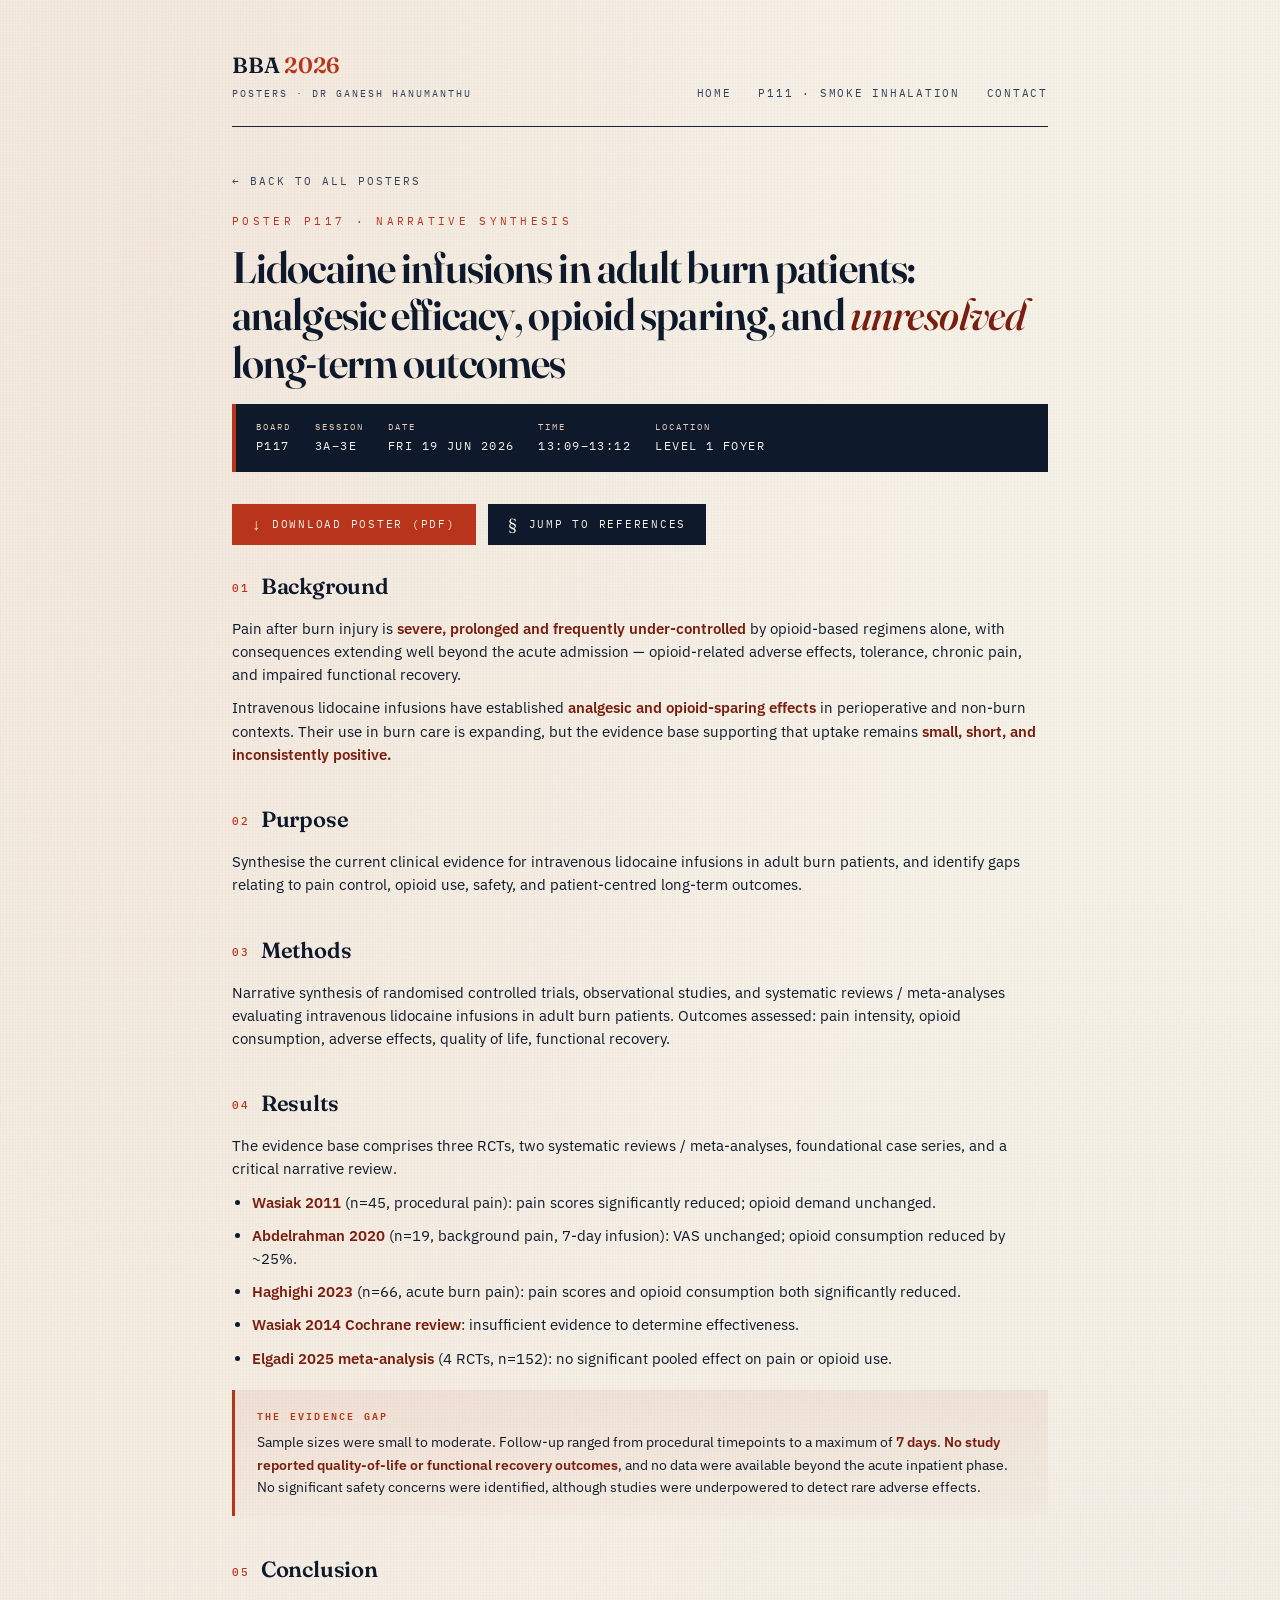
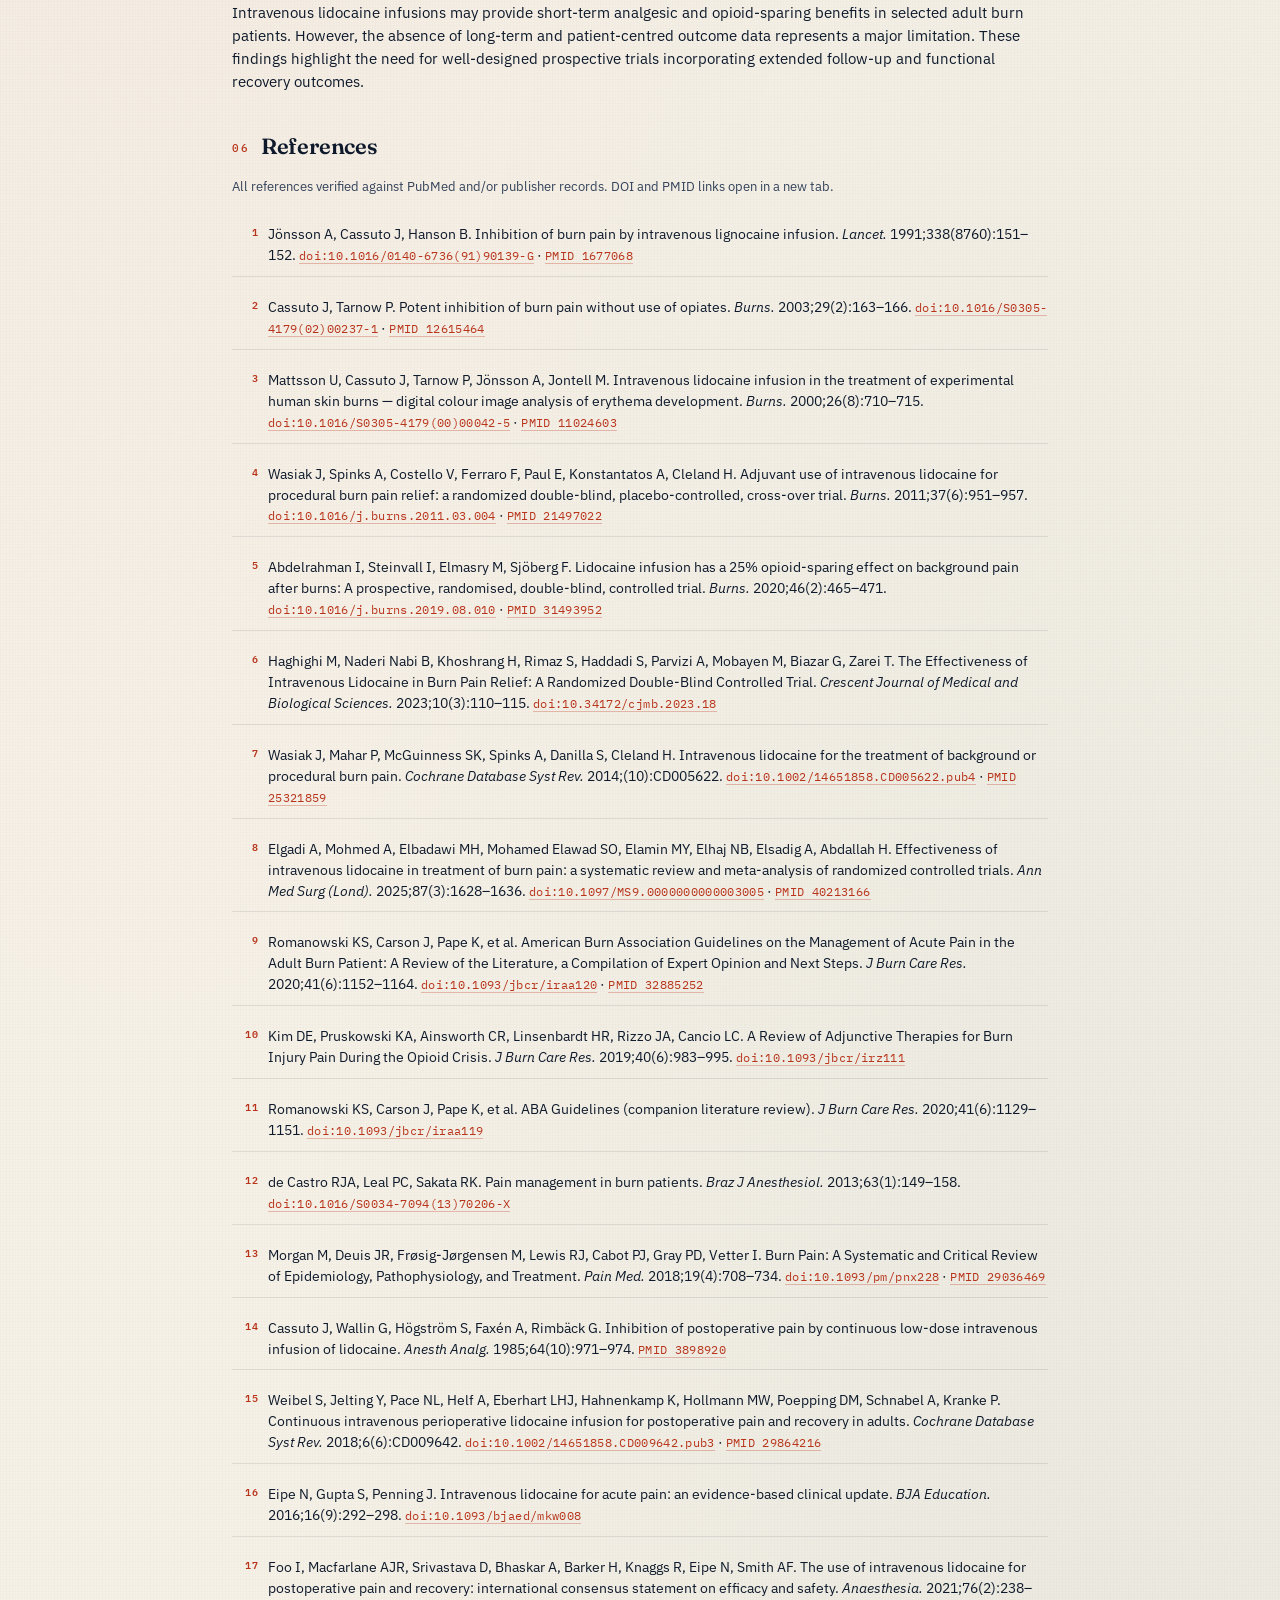
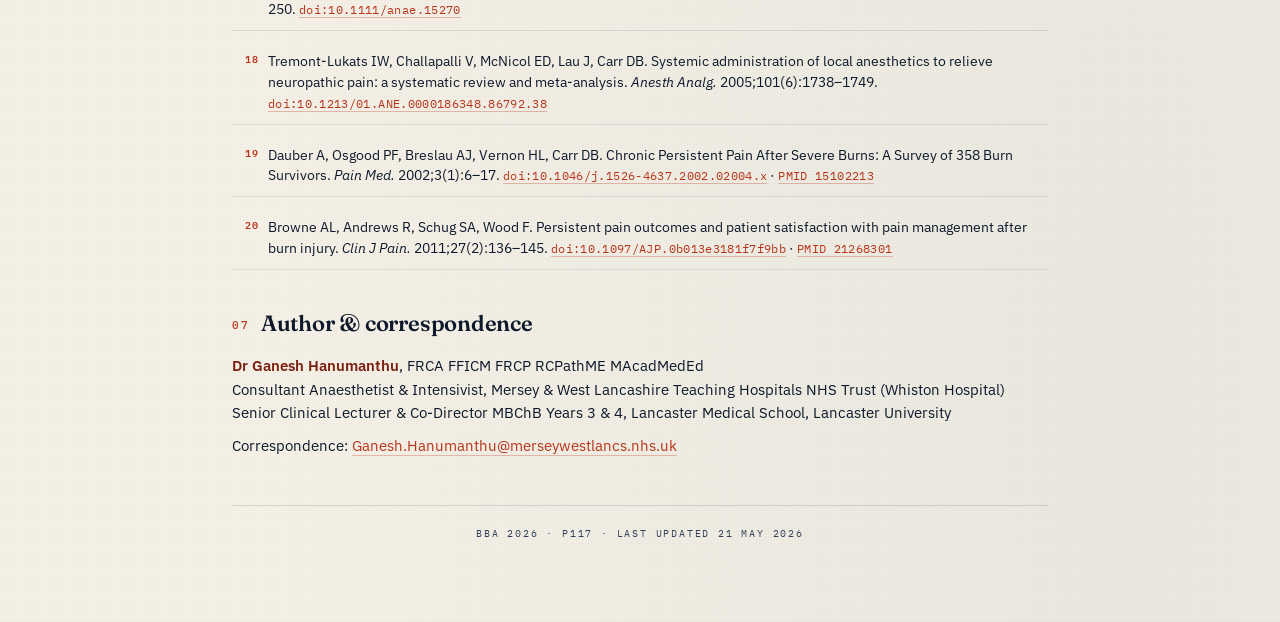
==== posters/p117-lidocaine.html @ 729a9ef0 "Add files via upload" ====
<!DOCTYPE html>
<html lang="en">
<head>
<meta charset="UTF-8">
<meta name="viewport" content="width=device-width, initial-scale=1.0">
<title>P117 · Lidocaine infusions in adult burn patients · BBA 2026</title>
<meta name="description" content="BBA 2026 Poster P117: Narrative synthesis of intravenous lidocaine infusions in adult burn patients — analgesic efficacy, opioid sparing, and unresolved long-term outcomes. Dr Ganesh Hanumanthu.">
<link rel="preconnect" href="https://fonts.googleapis.com">
<link rel="preconnect" href="https://fonts.gstatic.com" crossorigin>
<link href="https://fonts.googleapis.com/css2?family=Fraunces:opsz,wght@9..144,400;9..144,500;9..144,600;9..144,700&family=IBM+Plex+Sans:wght@300;400;500;600&family=IBM+Plex+Mono:wght@400;500;600&display=swap" rel="stylesheet">
<link rel="stylesheet" href="../styles.css">
</head>
<body>
<div class="wrap poster-detail">

  <header class="site-header">
    <a href="../" class="brand">
      BBA <span class="accent">2026</span>
      <span class="brand-sub">Posters · Dr Ganesh Hanumanthu</span>
    </a>
    <nav class="site-nav">
      <a href="../">Home</a>
      <a href="p111-smoke-inhalation.html">P111 · Smoke inhalation</a>
      <a href="mailto:Ganesh.Hanumanthu@merseywestlancs.nhs.uk">Contact</a>
    </nav>
  </header>

  <a href="../" class="back-link">← Back to all posters</a>

  <div class="eyebrow">Poster P117 · Narrative synthesis</div>
  <h1 class="hero-title">Lidocaine infusions in adult burn patients: analgesic efficacy, opioid sparing, and <em>unresolved</em> long-term outcomes</h1>

  <div class="session-strip">
    <div class="item"><span class="label">Board</span><span class="val">P117</span></div>
    <div class="item"><span class="label">Session</span><span class="val">3A–3E</span></div>
    <div class="item"><span class="label">Date</span><span class="val">Fri 19 Jun 2026</span></div>
    <div class="item"><span class="label">Time</span><span class="val">13:09–13:12</span></div>
    <div class="item"><span class="label">Location</span><span class="val">Level 1 Foyer</span></div>
  </div>

  <div class="download-row">
    <a href="../files/P117.pdf" class="dl-btn primary" download>
      <span class="icon">↓</span> Download poster (PDF)
    </a>
    <a href="#references" class="dl-btn">
      <span class="icon">§</span> Jump to references
    </a>
  </div>

  <h2 class="section-title"><span class="num">01</span>Background</h2>
  <p>Pain after burn injury is <strong>severe, prolonged and frequently under-controlled</strong> by opioid-based regimens alone, with consequences extending well beyond the acute admission — opioid-related adverse effects, tolerance, chronic pain, and impaired functional recovery.</p>
  <p>Intravenous lidocaine infusions have established <strong>analgesic and opioid-sparing effects</strong> in perioperative and non-burn contexts. Their use in burn care is expanding, but the evidence base supporting that uptake remains <strong>small, short, and inconsistently positive.</strong></p>

  <h2 class="section-title"><span class="num">02</span>Purpose</h2>
  <p>Synthesise the current clinical evidence for intravenous lidocaine infusions in adult burn patients, and identify gaps relating to pain control, opioid use, safety, and patient-centred long-term outcomes.</p>

  <h2 class="section-title"><span class="num">03</span>Methods</h2>
  <p>Narrative synthesis of randomised controlled trials, observational studies, and systematic reviews / meta-analyses evaluating intravenous lidocaine infusions in adult burn patients. Outcomes assessed: pain intensity, opioid consumption, adverse effects, quality of life, functional recovery.</p>

  <h2 class="section-title"><span class="num">04</span>Results</h2>
  <p>The evidence base comprises three RCTs, two systematic reviews / meta-analyses, foundational case series, and a critical narrative review.</p>
  <ul>
    <li><strong>Wasiak 2011</strong> (n=45, procedural pain): pain scores significantly reduced; opioid demand unchanged.</li>
    <li><strong>Abdelrahman 2020</strong> (n=19, background pain, 7-day infusion): VAS unchanged; opioid consumption reduced by ~25%.</li>
    <li><strong>Haghighi 2023</strong> (n=66, acute burn pain): pain scores and opioid consumption both significantly reduced.</li>
    <li><strong>Wasiak 2014 Cochrane review</strong>: insufficient evidence to determine effectiveness.</li>
    <li><strong>Elgadi 2025 meta-analysis</strong> (4 RCTs, n=152): no significant pooled effect on pain or opioid use.</li>
  </ul>

  <div class="callout">
    <div class="label">The evidence gap</div>
    <p>Sample sizes were small to moderate. Follow-up ranged from procedural timepoints to a maximum of <strong>7 days</strong>. <strong>No study reported quality-of-life or functional recovery outcomes</strong>, and no data were available beyond the acute inpatient phase. No significant safety concerns were identified, although studies were underpowered to detect rare adverse effects.</p>
  </div>

  <h2 class="section-title"><span class="num">05</span>Conclusion</h2>
  <p>Intravenous lidocaine infusions may provide short-term analgesic and opioid-sparing benefits in selected adult burn patients. However, the absence of long-term and patient-centred outcome data represents a major limitation. These findings highlight the need for well-designed prospective trials incorporating extended follow-up and functional recovery outcomes.</p>

  <h2 class="section-title" id="references"><span class="num">06</span>References</h2>
  <p style="color:var(--ink-soft); font-size:13px; margin-bottom:8px;">All references verified against PubMed and/or publisher records. DOI and PMID links open in a new tab.</p>

  <ol class="refs-list">
    <li>Jönsson A, Cassuto J, Hanson B. Inhibition of burn pain by intravenous lignocaine infusion. <em>Lancet.</em> 1991;338(8760):151–152. <a href="https://doi.org/10.1016/0140-6736(91)90139-G" target="_blank" rel="noopener">doi:10.1016/0140-6736(91)90139-G</a> · <a href="https://pubmed.ncbi.nlm.nih.gov/1677068/" target="_blank" rel="noopener">PMID 1677068</a></li>
    <li>Cassuto J, Tarnow P. Potent inhibition of burn pain without use of opiates. <em>Burns.</em> 2003;29(2):163–166. <a href="https://doi.org/10.1016/S0305-4179(02)00237-1" target="_blank" rel="noopener">doi:10.1016/S0305-4179(02)00237-1</a> · <a href="https://pubmed.ncbi.nlm.nih.gov/12615464/" target="_blank" rel="noopener">PMID 12615464</a></li>
    <li>Mattsson U, Cassuto J, Tarnow P, Jönsson A, Jontell M. Intravenous lidocaine infusion in the treatment of experimental human skin burns — digital colour image analysis of erythema development. <em>Burns.</em> 2000;26(8):710–715. <a href="https://doi.org/10.1016/S0305-4179(00)00042-5" target="_blank" rel="noopener">doi:10.1016/S0305-4179(00)00042-5</a> · <a href="https://pubmed.ncbi.nlm.nih.gov/11024603/" target="_blank" rel="noopener">PMID 11024603</a></li>
    <li>Wasiak J, Spinks A, Costello V, Ferraro F, Paul E, Konstantatos A, Cleland H. Adjuvant use of intravenous lidocaine for procedural burn pain relief: a randomized double-blind, placebo-controlled, cross-over trial. <em>Burns.</em> 2011;37(6):951–957. <a href="https://doi.org/10.1016/j.burns.2011.03.004" target="_blank" rel="noopener">doi:10.1016/j.burns.2011.03.004</a> · <a href="https://pubmed.ncbi.nlm.nih.gov/21497022/" target="_blank" rel="noopener">PMID 21497022</a></li>
    <li>Abdelrahman I, Steinvall I, Elmasry M, Sjöberg F. Lidocaine infusion has a 25% opioid-sparing effect on background pain after burns: A prospective, randomised, double-blind, controlled trial. <em>Burns.</em> 2020;46(2):465–471. <a href="https://doi.org/10.1016/j.burns.2019.08.010" target="_blank" rel="noopener">doi:10.1016/j.burns.2019.08.010</a> · <a href="https://pubmed.ncbi.nlm.nih.gov/31493952/" target="_blank" rel="noopener">PMID 31493952</a></li>
    <li>Haghighi M, Naderi Nabi B, Khoshrang H, Rimaz S, Haddadi S, Parvizi A, Mobayen M, Biazar G, Zarei T. The Effectiveness of Intravenous Lidocaine in Burn Pain Relief: A Randomized Double-Blind Controlled Trial. <em>Crescent Journal of Medical and Biological Sciences.</em> 2023;10(3):110–115. <a href="https://doi.org/10.34172/cjmb.2023.18" target="_blank" rel="noopener">doi:10.34172/cjmb.2023.18</a></li>
    <li>Wasiak J, Mahar P, McGuinness SK, Spinks A, Danilla S, Cleland H. Intravenous lidocaine for the treatment of background or procedural burn pain. <em>Cochrane Database Syst Rev.</em> 2014;(10):CD005622. <a href="https://doi.org/10.1002/14651858.CD005622.pub4" target="_blank" rel="noopener">doi:10.1002/14651858.CD005622.pub4</a> · <a href="https://pubmed.ncbi.nlm.nih.gov/25321859/" target="_blank" rel="noopener">PMID 25321859</a></li>
    <li>Elgadi A, Mohmed A, Elbadawi MH, Mohamed Elawad SO, Elamin MY, Elhaj NB, Elsadig A, Abdallah H. Effectiveness of intravenous lidocaine in treatment of burn pain: a systematic review and meta-analysis of randomized controlled trials. <em>Ann Med Surg (Lond).</em> 2025;87(3):1628–1636. <a href="https://doi.org/10.1097/MS9.0000000000003005" target="_blank" rel="noopener">doi:10.1097/MS9.0000000000003005</a> · <a href="https://pubmed.ncbi.nlm.nih.gov/40213166/" target="_blank" rel="noopener">PMID 40213166</a></li>
    <li>Romanowski KS, Carson J, Pape K, et al. American Burn Association Guidelines on the Management of Acute Pain in the Adult Burn Patient: A Review of the Literature, a Compilation of Expert Opinion and Next Steps. <em>J Burn Care Res.</em> 2020;41(6):1152–1164. <a href="https://doi.org/10.1093/jbcr/iraa120" target="_blank" rel="noopener">doi:10.1093/jbcr/iraa120</a> · <a href="https://pubmed.ncbi.nlm.nih.gov/32885252/" target="_blank" rel="noopener">PMID 32885252</a></li>
    <li>Kim DE, Pruskowski KA, Ainsworth CR, Linsenbardt HR, Rizzo JA, Cancio LC. A Review of Adjunctive Therapies for Burn Injury Pain During the Opioid Crisis. <em>J Burn Care Res.</em> 2019;40(6):983–995. <a href="https://doi.org/10.1093/jbcr/irz111" target="_blank" rel="noopener">doi:10.1093/jbcr/irz111</a></li>
    <li>Romanowski KS, Carson J, Pape K, et al. ABA Guidelines (companion literature review). <em>J Burn Care Res.</em> 2020;41(6):1129–1151. <a href="https://doi.org/10.1093/jbcr/iraa119" target="_blank" rel="noopener">doi:10.1093/jbcr/iraa119</a></li>
    <li>de Castro RJA, Leal PC, Sakata RK. Pain management in burn patients. <em>Braz J Anesthesiol.</em> 2013;63(1):149–158. <a href="https://doi.org/10.1016/S0034-7094(13)70206-X" target="_blank" rel="noopener">doi:10.1016/S0034-7094(13)70206-X</a></li>
    <li>Morgan M, Deuis JR, Frøsig-Jørgensen M, Lewis RJ, Cabot PJ, Gray PD, Vetter I. Burn Pain: A Systematic and Critical Review of Epidemiology, Pathophysiology, and Treatment. <em>Pain Med.</em> 2018;19(4):708–734. <a href="https://doi.org/10.1093/pm/pnx228" target="_blank" rel="noopener">doi:10.1093/pm/pnx228</a> · <a href="https://pubmed.ncbi.nlm.nih.gov/29036469/" target="_blank" rel="noopener">PMID 29036469</a></li>
    <li>Cassuto J, Wallin G, Högström S, Faxén A, Rimbäck G. Inhibition of postoperative pain by continuous low-dose intravenous infusion of lidocaine. <em>Anesth Analg.</em> 1985;64(10):971–974. <a href="https://pubmed.ncbi.nlm.nih.gov/3898920/" target="_blank" rel="noopener">PMID 3898920</a></li>
    <li>Weibel S, Jelting Y, Pace NL, Helf A, Eberhart LHJ, Hahnenkamp K, Hollmann MW, Poepping DM, Schnabel A, Kranke P. Continuous intravenous perioperative lidocaine infusion for postoperative pain and recovery in adults. <em>Cochrane Database Syst Rev.</em> 2018;6(6):CD009642. <a href="https://doi.org/10.1002/14651858.CD009642.pub3" target="_blank" rel="noopener">doi:10.1002/14651858.CD009642.pub3</a> · <a href="https://pubmed.ncbi.nlm.nih.gov/29864216/" target="_blank" rel="noopener">PMID 29864216</a></li>
    <li>Eipe N, Gupta S, Penning J. Intravenous lidocaine for acute pain: an evidence-based clinical update. <em>BJA Education.</em> 2016;16(9):292–298. <a href="https://doi.org/10.1093/bjaed/mkw008" target="_blank" rel="noopener">doi:10.1093/bjaed/mkw008</a></li>
    <li>Foo I, Macfarlane AJR, Srivastava D, Bhaskar A, Barker H, Knaggs R, Eipe N, Smith AF. The use of intravenous lidocaine for postoperative pain and recovery: international consensus statement on efficacy and safety. <em>Anaesthesia.</em> 2021;76(2):238–250. <a href="https://doi.org/10.1111/anae.15270" target="_blank" rel="noopener">doi:10.1111/anae.15270</a></li>
    <li>Tremont-Lukats IW, Challapalli V, McNicol ED, Lau J, Carr DB. Systemic administration of local anesthetics to relieve neuropathic pain: a systematic review and meta-analysis. <em>Anesth Analg.</em> 2005;101(6):1738–1749. <a href="https://doi.org/10.1213/01.ANE.0000186348.86792.38" target="_blank" rel="noopener">doi:10.1213/01.ANE.0000186348.86792.38</a></li>
    <li>Dauber A, Osgood PF, Breslau AJ, Vernon HL, Carr DB. Chronic Persistent Pain After Severe Burns: A Survey of 358 Burn Survivors. <em>Pain Med.</em> 2002;3(1):6–17. <a href="https://doi.org/10.1046/j.1526-4637.2002.02004.x" target="_blank" rel="noopener">doi:10.1046/j.1526-4637.2002.02004.x</a> · <a href="https://pubmed.ncbi.nlm.nih.gov/15102213/" target="_blank" rel="noopener">PMID 15102213</a></li>
    <li>Browne AL, Andrews R, Schug SA, Wood F. Persistent pain outcomes and patient satisfaction with pain management after burn injury. <em>Clin J Pain.</em> 2011;27(2):136–145. <a href="https://doi.org/10.1097/AJP.0b013e3181f7f9bb" target="_blank" rel="noopener">doi:10.1097/AJP.0b013e3181f7f9bb</a> · <a href="https://pubmed.ncbi.nlm.nih.gov/21268301/" target="_blank" rel="noopener">PMID 21268301</a></li>
  </ol>

  <h2 class="section-title"><span class="num">07</span>Author &amp; correspondence</h2>
  <p><strong>Dr Ganesh Hanumanthu</strong>, FRCA FFICM FRCP RCPathME MAcadMedEd<br>
  Consultant Anaesthetist &amp; Intensivist, Mersey &amp; West Lancashire Teaching Hospitals NHS Trust (Whiston Hospital)<br>
  Senior Clinical Lecturer &amp; Co-Director MBChB Years 3 &amp; 4, Lancaster Medical School, Lancaster University</p>
  <p style="margin-top:10px;">Correspondence: <a href="mailto:Ganesh.Hanumanthu@merseywestlancs.nhs.uk" style="color:var(--accent); text-decoration:none; border-bottom:1px solid rgba(184,52,27,0.3);">Ganesh.Hanumanthu@merseywestlancs.nhs.uk</a></p>

  <div class="colophon">
    BBA 2026 · P117 · last updated 21 May 2026
  </div>

</div>
</body>
</html>
---- styles.css ----
/* ---------- BBA 2026 Landing Site — Shared Styles ---------- */
:root{
  --ink:#0e1a2b;
  --ink-soft:#33425a;
  --paper:#f6f1e7;
  --paper-warm:#efe6d3;
  --line:#1a2336;
  --accent:#b8341b;        /* burn red / cinnabar */
  --accent-deep:#7a1f10;
  --accent-soft:#e8c9b6;
  --teal:#1f5a63;
  --teal-soft:#a9c6c9;
  --gold:#a07a26;
  --smoke:#5a5147;
  --max-w:880px;
}

*{box-sizing:border-box; margin:0; padding:0;}
html{ scroll-behavior:smooth; }

body{
  background:
    radial-gradient(ellipse at 12% 6%, rgba(184,52,27,0.05), transparent 50%),
    radial-gradient(ellipse at 88% 94%, rgba(31,90,99,0.06), transparent 55%),
    var(--paper);
  color:var(--ink);
  font-family:'IBM Plex Sans', sans-serif;
  font-weight:400;
  line-height:1.55;
  min-height:100vh;
  padding:0;
  /* subtle paper grain */
  background-image:
    radial-gradient(ellipse at 12% 6%, rgba(184,52,27,0.05), transparent 50%),
    radial-gradient(ellipse at 88% 94%, rgba(31,90,99,0.06), transparent 55%),
    repeating-linear-gradient(0deg, rgba(0,0,0,0.012) 0 1px, transparent 1px 3px),
    repeating-linear-gradient(90deg, rgba(0,0,0,0.012) 0 1px, transparent 1px 3px);
}

.wrap{
  max-width:var(--max-w);
  margin:0 auto;
  padding:48px 32px 80px;
}

/* ---------- TOP NAV / HEADER ---------- */
.site-header{
  border-bottom:1.5px solid var(--line);
  padding-bottom:24px;
  margin-bottom:40px;
  display:flex;
  justify-content:space-between;
  align-items:flex-end;
  gap:24px;
  flex-wrap:wrap;
}
.brand{
  font-family:'Fraunces', serif;
  font-weight:600;
  font-size:22px;
  letter-spacing:-0.01em;
  color:var(--ink);
  text-decoration:none;
}
.brand .accent{ color:var(--accent); }
.brand-sub{
  display:block;
  font-family:'IBM Plex Mono', monospace;
  font-size:10px;
  letter-spacing:0.2em;
  text-transform:uppercase;
  color:var(--ink-soft);
  margin-top:4px;
  font-weight:400;
}
.site-nav{
  font-family:'IBM Plex Mono', monospace;
  font-size:11px;
  letter-spacing:0.16em;
  text-transform:uppercase;
}
.site-nav a{
  color:var(--ink-soft);
  text-decoration:none;
  margin-left:18px;
  padding-bottom:2px;
  border-bottom:1px solid transparent;
  transition:border-color 0.15s, color 0.15s;
}
.site-nav a:hover{ color:var(--accent); border-bottom-color:var(--accent); }
.site-nav a:first-child{ margin-left:0; }

/* ---------- HERO ---------- */
.hero{
  margin-bottom:48px;
}
.eyebrow{
  font-family:'IBM Plex Mono', monospace;
  font-size:11px;
  letter-spacing:0.3em;
  text-transform:uppercase;
  color:var(--accent);
  margin-bottom:14px;
}
h1.hero-title{
  font-family:'Fraunces', serif;
  font-weight:600;
  font-size:44px;
  line-height:1.08;
  letter-spacing:-0.02em;
  color:var(--ink);
  margin-bottom:18px;
  font-variation-settings:"opsz" 144;
}
h1.hero-title em{
  font-style:italic;
  font-weight:500;
  color:var(--accent-deep);
}
.hero-lede{
  font-family:'Fraunces', serif;
  font-size:18px;
  line-height:1.5;
  color:var(--ink-soft);
  max-width:640px;
}

/* ---------- POSTER CARDS ---------- */
.poster-grid{
  display:grid;
  grid-template-columns:1fr;
  gap:24px;
  margin-bottom:48px;
}
.poster-card{
  display:block;
  text-decoration:none;
  color:var(--ink);
  background:rgba(255,255,255,0.4);
  border:1px solid rgba(26,35,54,0.15);
  padding:28px 30px;
  position:relative;
  transition:transform 0.2s, border-color 0.2s, box-shadow 0.2s;
}
.poster-card:hover{
  transform:translateY(-2px);
  border-color:var(--accent);
  box-shadow:0 6px 20px rgba(184,52,27,0.08);
}
.poster-card::before{
  content:"";
  position:absolute;
  top:0; left:0;
  height:4px; width:48px;
  background:var(--accent);
}
.poster-card.smoke::before{ background:var(--smoke); }
.poster-card .meta{
  font-family:'IBM Plex Mono', monospace;
  font-size:10px;
  letter-spacing:0.2em;
  text-transform:uppercase;
  color:var(--ink-soft);
  margin-bottom:10px;
}
.poster-card .meta .board{
  color:var(--accent);
  font-weight:600;
}
.poster-card.smoke .meta .board{ color:var(--smoke); }
.poster-card h2{
  font-family:'Fraunces', serif;
  font-weight:600;
  font-size:24px;
  line-height:1.2;
  letter-spacing:-0.01em;
  margin-bottom:10px;
}
.poster-card .desc{
  font-size:14px;
  line-height:1.5;
  color:var(--ink-soft);
  margin-bottom:14px;
}
.poster-card .arrow{
  font-family:'IBM Plex Mono', monospace;
  font-size:11px;
  letter-spacing:0.18em;
  text-transform:uppercase;
  color:var(--accent);
  font-weight:600;
}
.poster-card.smoke .arrow{ color:var(--smoke); }

/* ---------- AUTHOR / FOOTER BLOCK ---------- */
.author-block{
  border-top:1.5px solid var(--line);
  padding-top:28px;
  margin-top:48px;
  display:grid;
  grid-template-columns:1fr 1fr;
  gap:30px;
}
.author-block h3{
  font-family:'IBM Plex Mono', monospace;
  font-size:11px;
  letter-spacing:0.22em;
  text-transform:uppercase;
  color:var(--ink-soft);
  font-weight:500;
  margin-bottom:8px;
}
.author-block p{
  font-size:13.5px;
  line-height:1.55;
  color:var(--ink);
}
.author-block .name{
  font-family:'Fraunces', serif;
  font-weight:600;
  font-size:16px;
  margin-bottom:4px;
}
.author-block a{
  color:var(--accent);
  text-decoration:none;
  border-bottom:1px solid rgba(184,52,27,0.25);
}
.author-block a:hover{ border-bottom-color:var(--accent); }

.colophon{
  margin-top:48px;
  padding-top:20px;
  border-top:1px solid rgba(26,35,54,0.15);
  font-family:'IBM Plex Mono', monospace;
  font-size:10px;
  letter-spacing:0.18em;
  text-transform:uppercase;
  color:var(--ink-soft);
  text-align:center;
}

/* ---------- POSTER DETAIL PAGES ---------- */
.poster-detail .session-strip{
  display:flex;
  gap:24px;
  flex-wrap:wrap;
  padding:16px 20px;
  background:var(--ink);
  color:var(--paper);
  margin-bottom:32px;
  border-left:4px solid var(--accent);
  font-family:'IBM Plex Mono', monospace;
  font-size:11px;
  letter-spacing:0.18em;
  text-transform:uppercase;
}
.poster-detail .session-strip.smoke{ border-left-color:var(--smoke); }
.poster-detail .session-strip .item .label{
  color:var(--accent-soft);
  display:block;
  margin-bottom:3px;
  font-size:9px;
}
.poster-detail .session-strip.smoke .item .label{ color:#c4bfae; }
.poster-detail .session-strip .item .val{
  color:var(--paper);
  font-size:12px;
  letter-spacing:0.12em;
}

.poster-detail h2.section-title{
  font-family:'Fraunces', serif;
  font-weight:600;
  font-size:22px;
  letter-spacing:-0.01em;
  margin:36px 0 14px;
  color:var(--ink);
}
.poster-detail h2.section-title:first-of-type{ margin-top:24px; }
.poster-detail h2.section-title .num{
  font-family:'IBM Plex Mono', monospace;
  font-size:11px;
  letter-spacing:0.22em;
  color:var(--accent);
  margin-right:10px;
  vertical-align:middle;
  font-weight:500;
}
.poster-detail.smoke h2.section-title .num{ color:var(--smoke); }

.poster-detail p, .poster-detail li{
  font-size:14.5px;
  line-height:1.6;
  color:var(--ink);
  margin-bottom:10px;
}
.poster-detail ul{ padding-left:20px; }
.poster-detail strong{ color:var(--accent-deep); font-weight:600; }
.poster-detail.smoke strong{ color:var(--smoke); }

.download-row{
  display:flex;
  gap:12px;
  flex-wrap:wrap;
  margin:20px 0 8px;
}
.dl-btn{
  display:inline-flex;
  align-items:center;
  gap:10px;
  padding:12px 20px;
  background:var(--ink);
  color:var(--paper);
  text-decoration:none;
  font-family:'IBM Plex Mono', monospace;
  font-size:11px;
  letter-spacing:0.16em;
  text-transform:uppercase;
  border:none;
  transition:background 0.15s;
}
.dl-btn:hover{ background:var(--accent-deep); }
.dl-btn.primary{ background:var(--accent); }
.dl-btn.primary:hover{ background:var(--accent-deep); }
.dl-btn.smoke{ background:var(--smoke); }
.dl-btn.smoke:hover{ background:#3d3730; }
.dl-btn .icon{
  font-family:'Fraunces', serif;
  font-size:16px;
  line-height:0;
}

/* ---------- REFERENCES LIST ---------- */
.refs-list{
  counter-reset:ref;
  list-style:none;
  padding:0;
  margin-top:16px;
}
.refs-list li{
  counter-increment:ref;
  padding:10px 0 10px 36px;
  border-bottom:1px solid rgba(26,35,54,0.1);
  position:relative;
  font-size:13.5px;
  line-height:1.55;
}
.refs-list li::before{
  content:counter(ref);
  position:absolute;
  left:0;
  top:10px;
  font-family:'IBM Plex Mono', monospace;
  font-size:10px;
  color:var(--accent);
  font-weight:600;
  letter-spacing:0.04em;
  width:26px;
  text-align:right;
}
.poster-detail.smoke .refs-list li::before{ color:var(--smoke); }
.refs-list li em{ color:var(--ink); font-style:italic; }
.refs-list li a{
  color:var(--accent);
  text-decoration:none;
  border-bottom:1px solid rgba(184,52,27,0.3);
  font-family:'IBM Plex Mono', monospace;
  font-size:11.5px;
  letter-spacing:0.03em;
}
.refs-list li a:hover{ border-bottom-color:var(--accent); }
.poster-detail.smoke .refs-list li a{
  color:var(--smoke);
  border-bottom-color:rgba(90,81,71,0.4);
}

/* ---------- KEY FINDINGS / CALLOUT ---------- */
.callout{
  background:linear-gradient(180deg, rgba(184,52,27,0.07), rgba(184,52,27,0.02));
  border-left:3px solid var(--accent);
  padding:18px 22px;
  margin:20px 0;
}
.poster-detail.smoke .callout{
  background:linear-gradient(180deg, rgba(90,81,71,0.07), rgba(90,81,71,0.02));
  border-left-color:var(--smoke);
}
.callout .label{
  font-family:'IBM Plex Mono', monospace;
  font-size:10px;
  letter-spacing:0.22em;
  text-transform:uppercase;
  color:var(--accent);
  margin-bottom:8px;
  font-weight:600;
}
.poster-detail.smoke .callout .label{ color:var(--smoke); }
.callout p{ margin-bottom:0; font-size:14px; }

/* ---------- BACK LINK ---------- */
.back-link{
  display:inline-flex;
  align-items:center;
  gap:8px;
  font-family:'IBM Plex Mono', monospace;
  font-size:11px;
  letter-spacing:0.18em;
  text-transform:uppercase;
  color:var(--ink-soft);
  text-decoration:none;
  margin-bottom:20px;
  padding-bottom:2px;
  border-bottom:1px solid transparent;
  transition:color 0.15s, border-color 0.15s;
}
.back-link:hover{ color:var(--accent); border-bottom-color:var(--accent); }

/* ---------- RESPONSIVE ---------- */
@media (max-width:640px){
  .wrap{ padding:32px 20px 60px; }
  h1.hero-title{ font-size:32px; }
  .hero-lede{ font-size:16px; }
  .author-block{ grid-template-columns:1fr; gap:20px; }
  .site-header{ flex-direction:column; align-items:flex-start; gap:14px; }
  .site-nav a{ margin-left:0; margin-right:18px; }
  .poster-card{ padding:22px 22px; }
  .poster-card h2{ font-size:20px; }
}

@media (prefers-color-scheme:dark){
  /* Keep light theme - aesthetic choice */
}
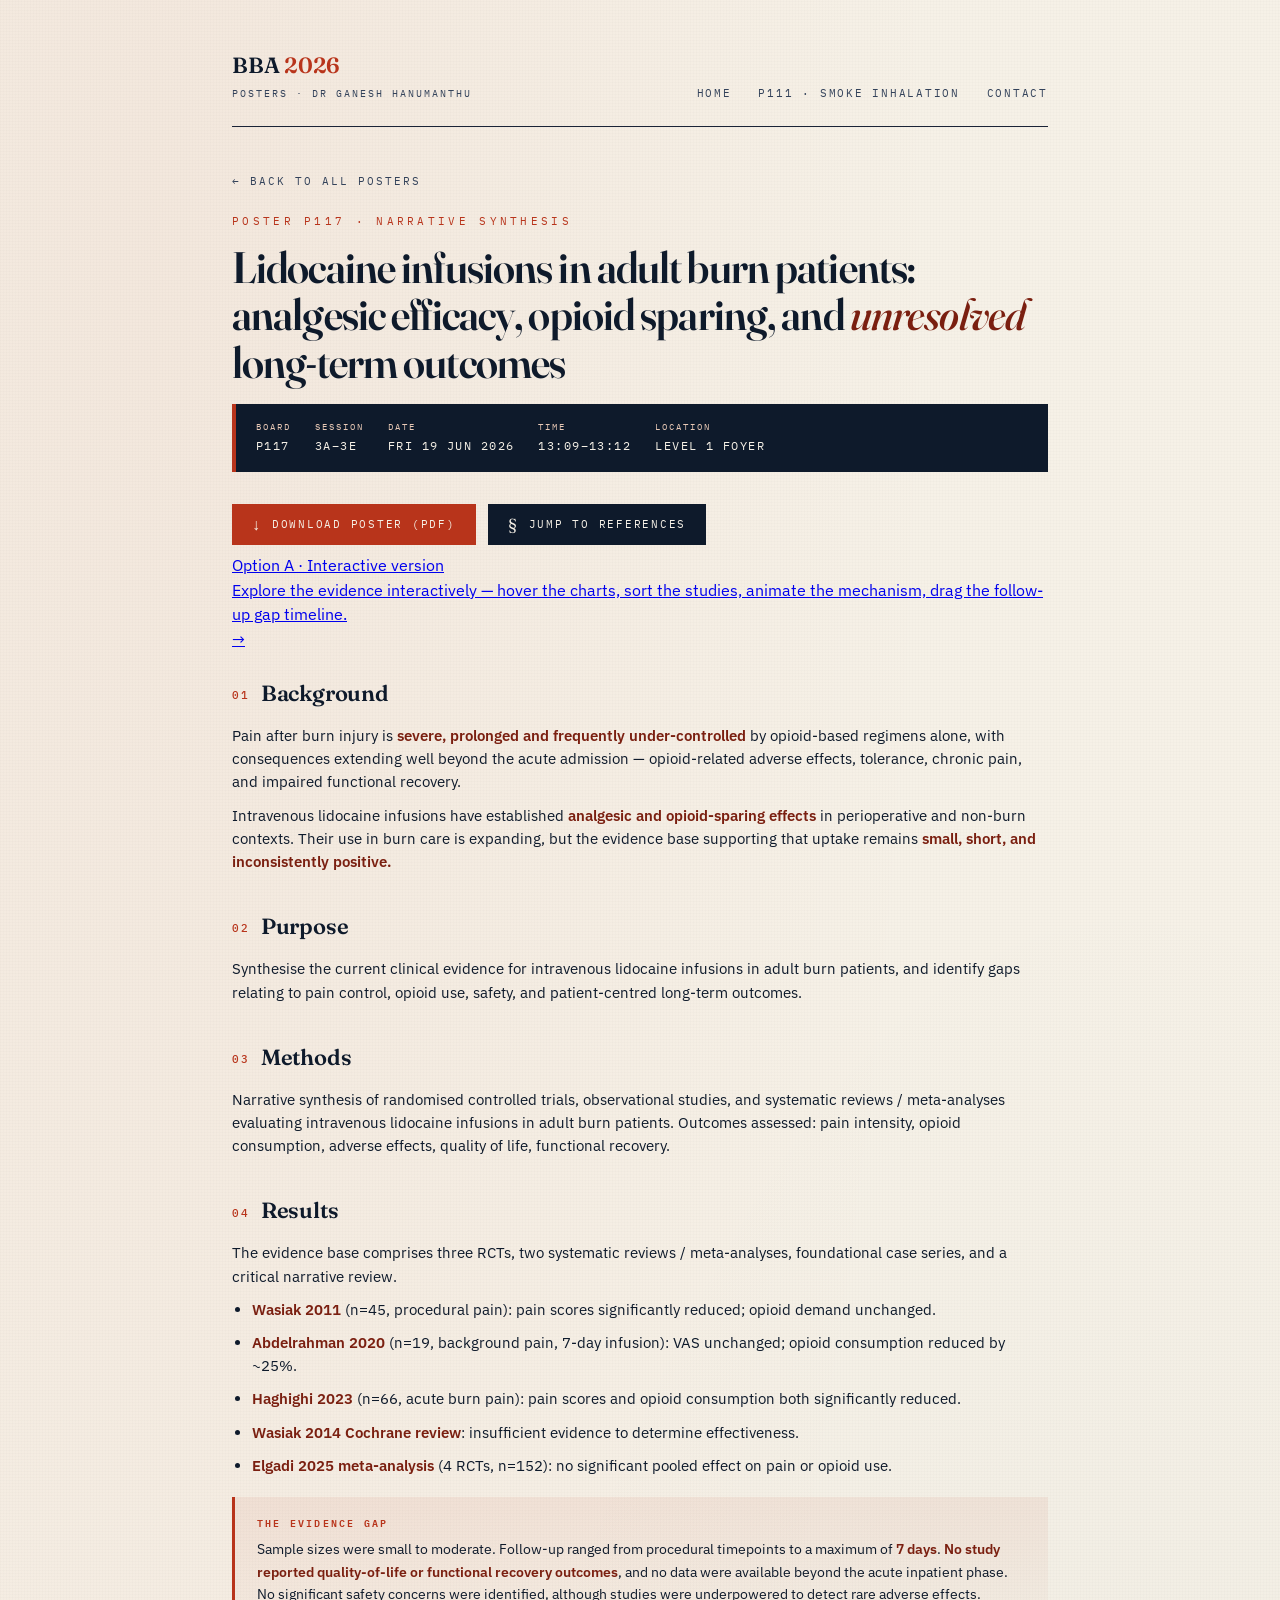
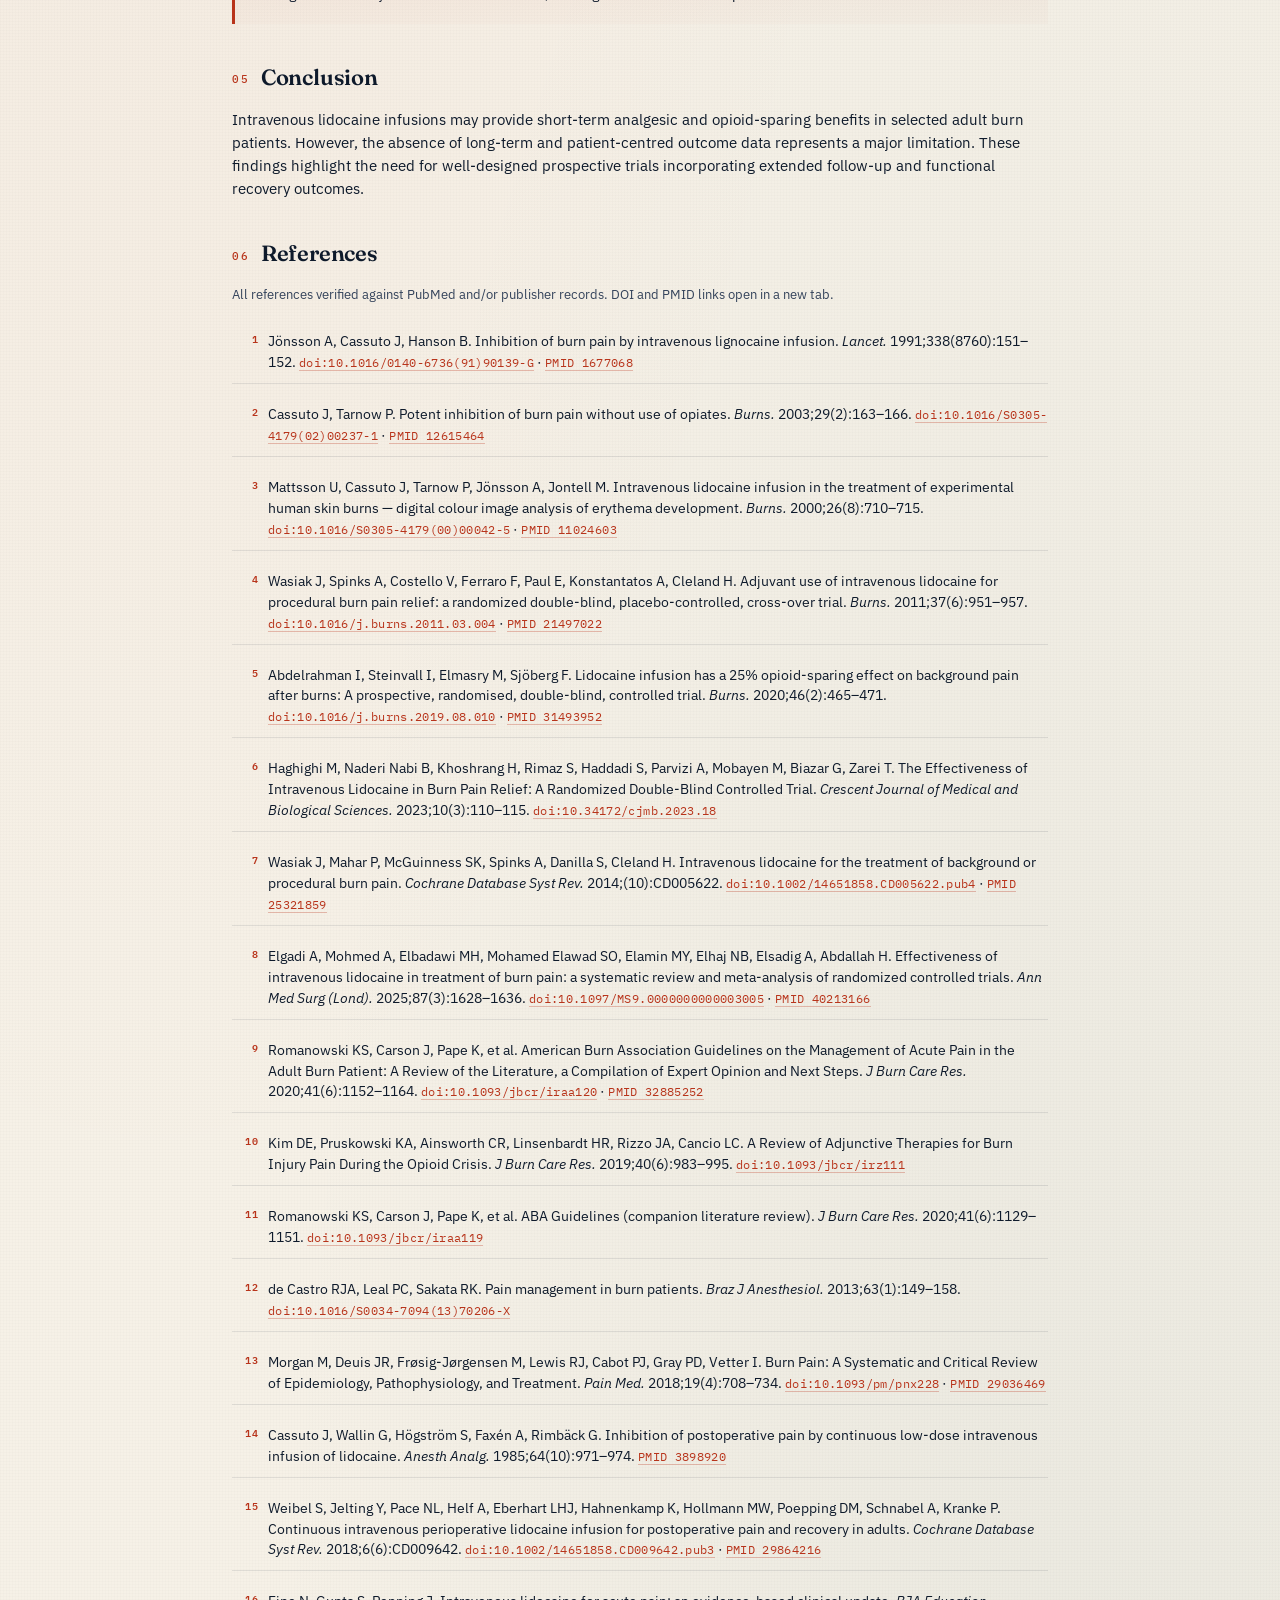
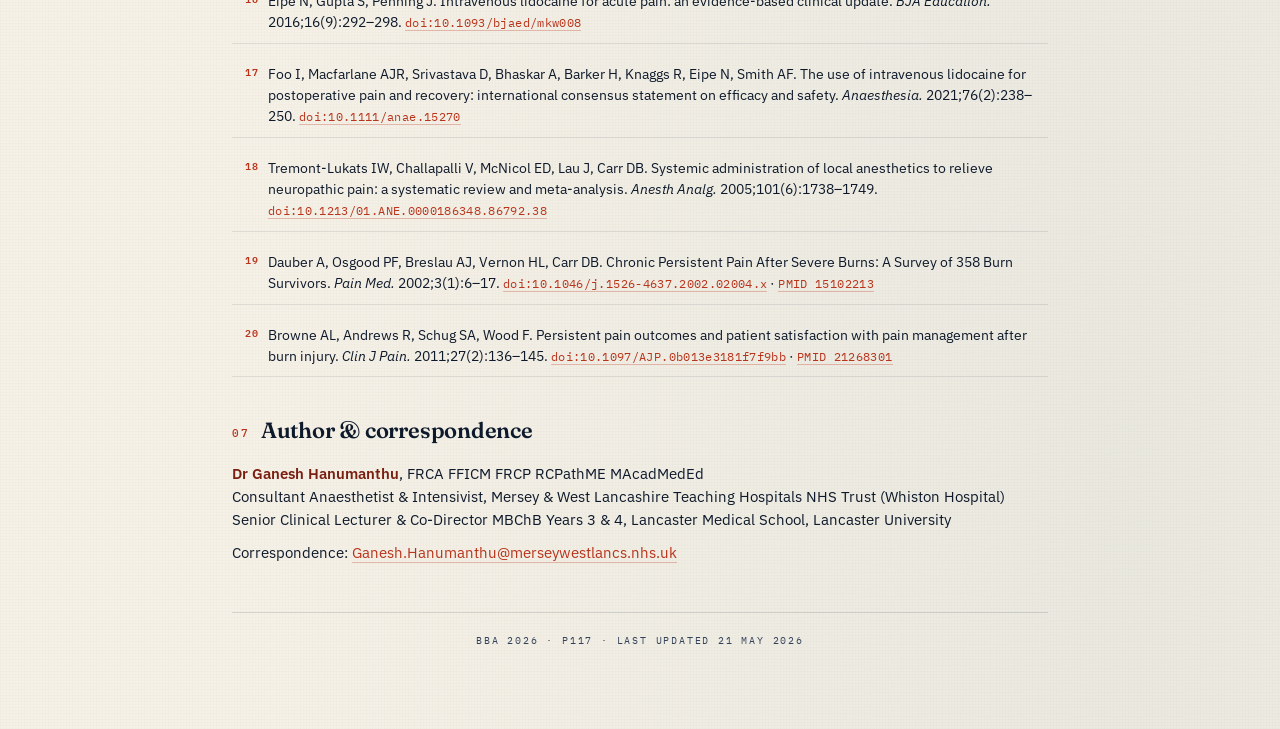
==== commit 3b2550b3: "Add files via upload" ====
--- a/posters/p117-lidocaine.html
+++ b/posters/p117-lidocaine.html
@@ -9,6 +9,7 @@
 <link rel="preconnect" href="https://fonts.gstatic.com" crossorigin>
 <link href="https://fonts.googleapis.com/css2?family=Fraunces:opsz,wght@9..144,400;9..144,500;9..144,600;9..144,700&family=IBM+Plex+Sans:wght@300;400;500;600&family=IBM+Plex+Mono:wght@400;500;600&display=swap" rel="stylesheet">
 <link rel="stylesheet" href="../styles.css">
+<link rel="stylesheet" href="../assets/interactive.css">
 </head>
 <body>
 <div class="wrap poster-detail">
@@ -46,6 +47,14 @@
       <span class="icon">§</span> Jump to references
     </a>
   </div>
+
+  <a href="p117-interactive.html" class="view-interactive-cta">
+    <div>
+      <div class="label">Option A · Interactive version</div>
+      <div class="headline">Explore the evidence interactively — hover the charts, sort the studies, animate the mechanism, drag the follow-up gap timeline.</div>
+    </div>
+    <div class="arrow">→</div>
+  </a>
 
   <h2 class="section-title"><span class="num">01</span>Background</h2>
   <p>Pain after burn injury is <strong>severe, prolonged and frequently under-controlled</strong> by opioid-based regimens alone, with consequences extending well beyond the acute admission — opioid-related adverse effects, tolerance, chronic pain, and impaired functional recovery.</p>
